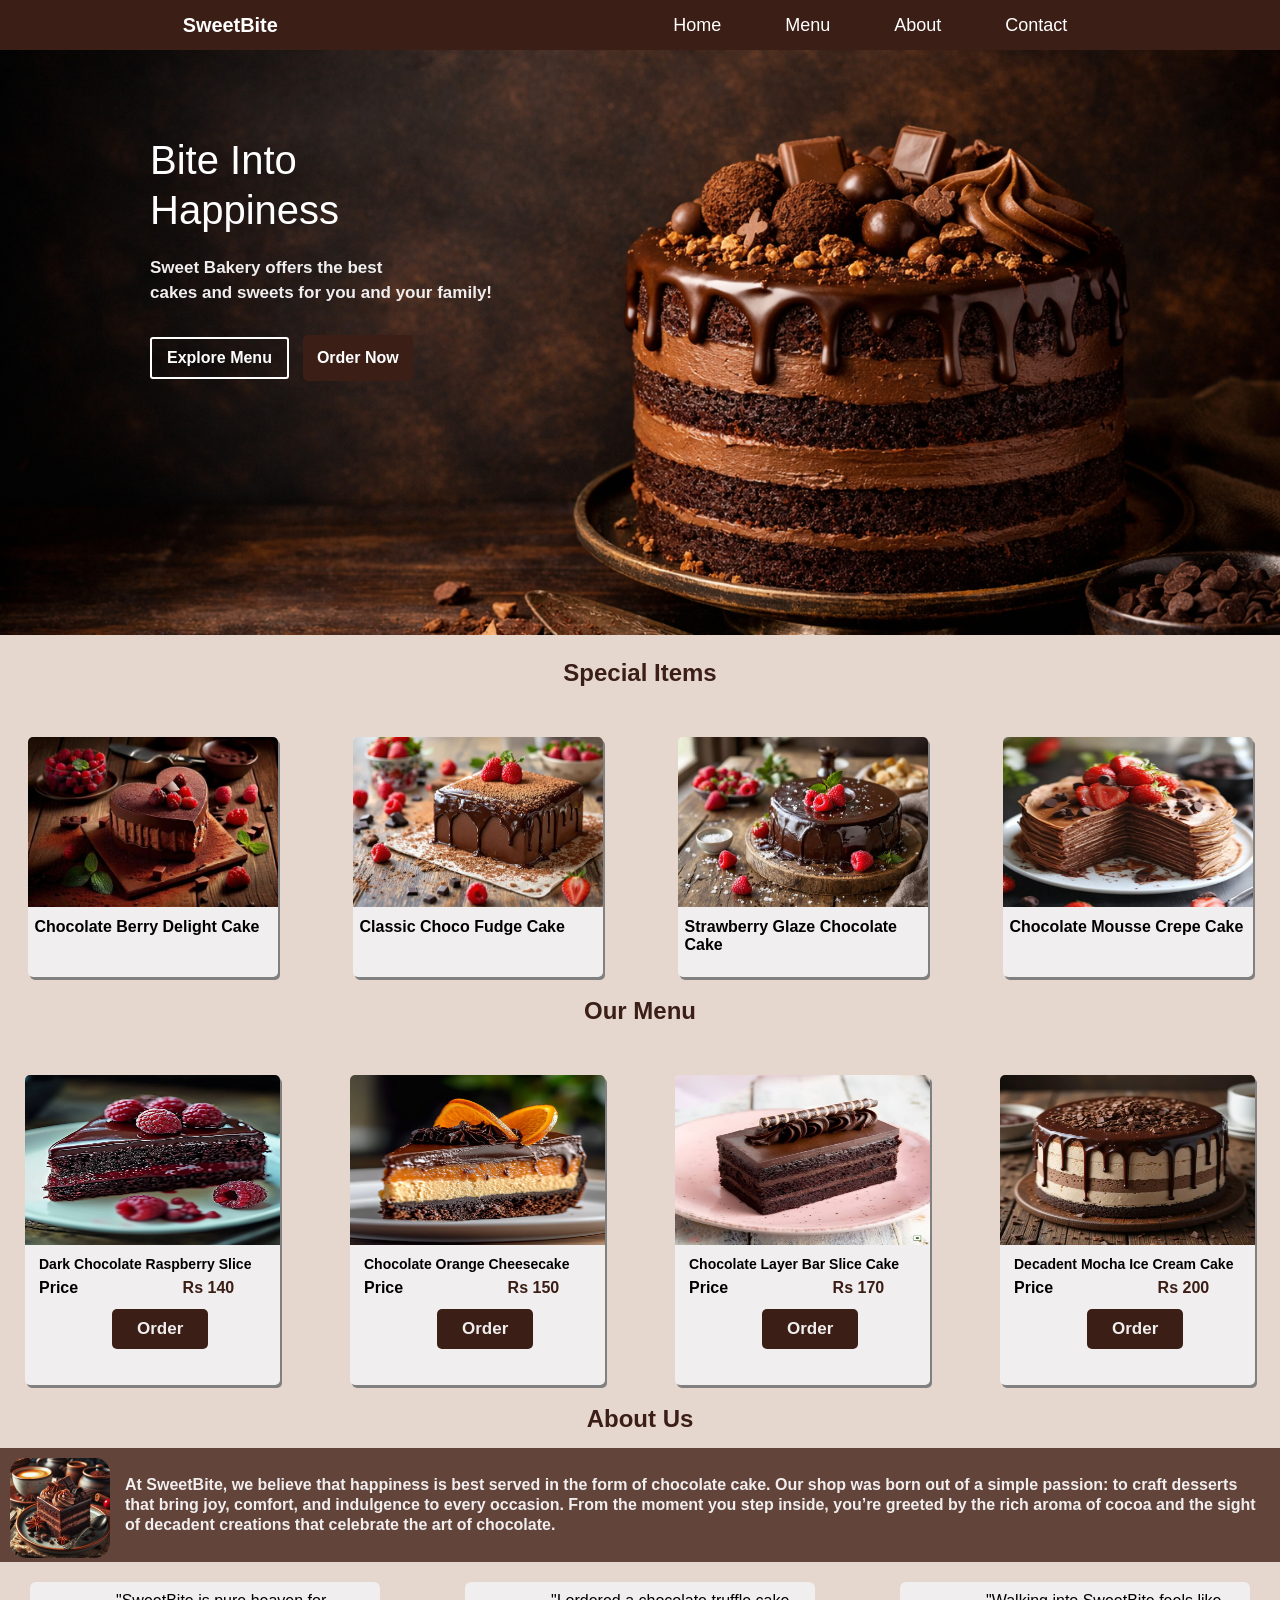
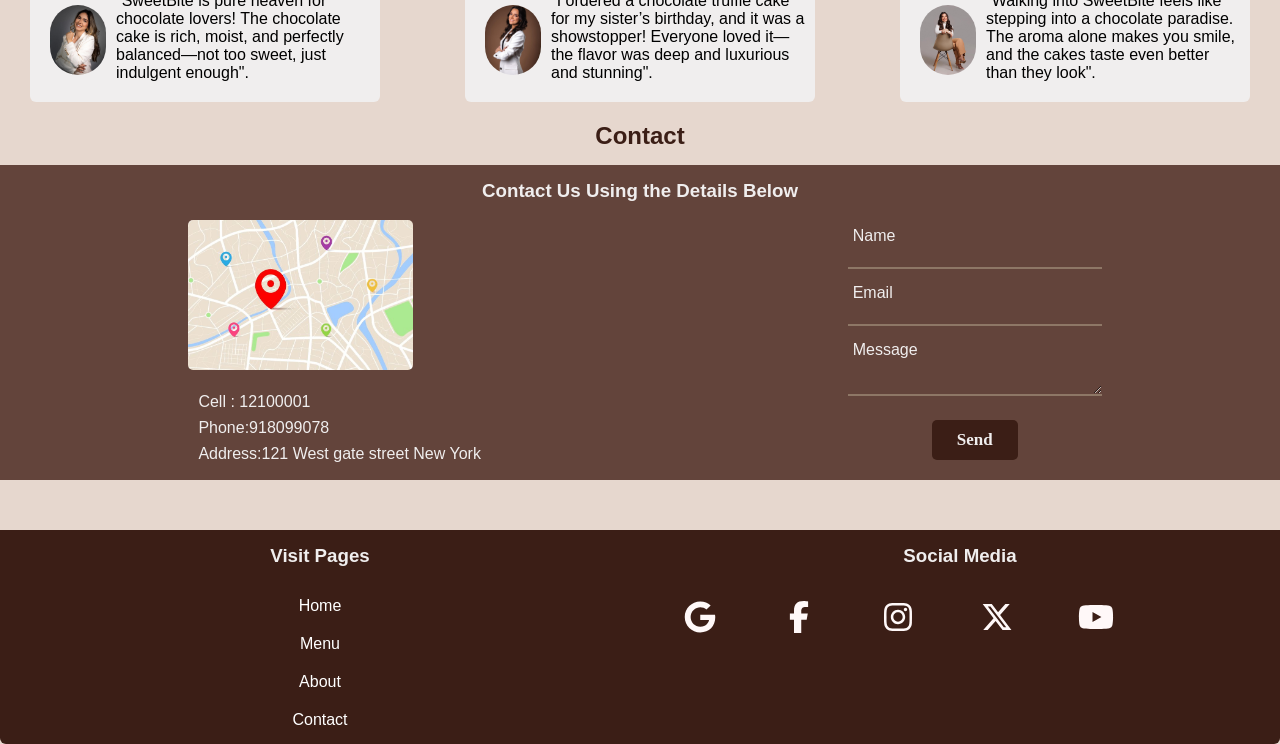
==== index.html @ e09f6e7d "Cakeshop/landing page" ====
<!DOCTYPE html>
<html lang="en">
<head>
  <meta charset="UTF-8">
  <meta name="viewport" content="width=device-width, initial-scale=1.0">
  <title>SweetBite</title>
  <link rel="stylesheet" href="style.css">
</head>
<body >
  <header id="nav-bar">
    <h3>SweetBite</h3>
    
    <nav>
      <ul>
        <li><a href="index.html">Home</a></li>
        <li><a href="menu.html">Menu</a></li>
        <li><a href="about.html">About</a></li>
        <li><a href="contact.html">Contact</a></li>
      </ul>
    </nav>
  </header>

  <main>
     <section class="hero-image">
      <img src="image/Copilot_20260327_180134.png" alt="shop-logo">
     </section>

     <section class="content">
      <p class="tagline">Bite Into <br>
      Happiness</p>
      <p class="grt-line">
        Sweet Bakery offers the best <br>
        cakes and sweets for you and your family!
      </p>
      
      <div class="btn">
        <a href="menu.html" class="trans">Explore Menu</a>
        <a href="menu.html" class="btn-btn">Order Now</a>
      </div>
     </section>

     <section>
      <h1>Special Items</h1>
      <div class="grid">
             <div class="card"><img src="image/download.jpeg" alt="dish" >
              <p>Chocolate Berry Delight Cake</p>
            </div>
            <div class="card"><img src="image/img-grid (1).jpeg" alt="dish">
              <p>Classic Choco Fudge Cake</p>
            </div>
            <div class="card"><img src="image/img-grid (2).jpeg" alt="dish" >
              <p>Strawberry Glaze Chocolate Cake</p>
            </div>
            <div class="card"><img src="image/Chocolate Mousse Crepe Cake Recipe – Elegant French Dessert Idea.jpeg" alt="dish" >
              <p>Chocolate Mousse Crepe Cake</p>
            </div>
      </div>
     </section>

     <section>
        <h1>Our Menu</h1>
         <div class="grid-menu">
          <div class="card-menu">
            <img src="image/Chocolate Raspberry Truffle Cake_ Indulge in a Decadent Dessert Delight.jpeg" alt="recipies" >
            <div class="description">
              <p class="recipe">Dark Chocolate Raspberry Slice</p>
              <p>Price <span>Rs 140</span></p>
              <button>Order</button>
            </div>
          </div>

           <div class="card-menu">
            <img src="image/Chocolate Orange Cheesecake.jpeg" alt="recipies" >
            <div class="description">
              <p class="recipe">Chocolate Orange Cheesecake</p>
              <p>Price <span>Rs 150</span></p>
              <button>Order</button>
            </div>
          </div>

           <div class="card-menu">
            <img src="image/download (1).jpeg" alt="recipies" >
            <div class="description">
              <p class="recipe">Chocolate Layer Bar Slice Cake</p>
              <p>Price <span>Rs 170</span></p>
              <button>Order</button>
            </div>
          </div>

          <div class="card-menu">
            <img src="image/Decadent Mocha Ice Cream Cake_ A Coffee Lover's Delight.jpeg" alt="recipies" >
            <div class="description">
              <p class="recipe">Decadent Mocha Ice Cream Cake</p>
              <p>Price <span>Rs 200</span></p>
              <button>Order</button>
            </div>
          </div>

         </div>
     </section>

    <section class="abt">
     <h1>About Us</h1>
     <div class="background">
       <div class="flex">
            <div ><img src="image/download (2).jpeg" alt="decoration" ></div>
            <div class="abt-content">
              <p>At SweetBite, we believe that happiness is best
                 served in the form of chocolate cake. Our shop was
                 born out of a simple passion: to craft desserts 
                 that bring joy, comfort, and indulgence to every 
                 occasion. From the moment you step inside, you’re
                 greeted by the rich aroma of cocoa and the sight 
                 of decadent creations that celebrate the art of
                 chocolate.</p>
           </div>
        </div>
     </div>
      <div class="cmt-grid">
           <div class="container">
           <div class="flex">
            <div ><img src="image/📸 @nutrijuliafreitasg.jpeg" alt="profile" height="70px;"></div>
             <div class="abt-content">
              <p>"SweetBite is pure heaven for chocolate lovers! The chocolate cake is rich, moist, and perfectly balanced—not too sweet, just indulgent enough".</p>
             </div>
         </div>
       </div>

        <div class="container">
           <div class="flex">
            <div ><img src="image/Todas as publicações • Instagram.jpeg" alt="profile" height="70px;"></div>
             <div class="abt-content">
              <p>"I ordered a chocolate truffle cake for my sister’s birthday, and it was a showstopper! Everyone loved it—the flavor was deep and luxurious and stunning".</p>
             </div>
         </div>
       </div>

        <div class="container">
           <div class="flex">
            <div ><img src="image/No mercado atual, o posicionamento de imagem é….jpeg" alt="profile" height="70px;"></div>
             <div class="abt-content">
              <p>"Walking into SweetBite feels like stepping into a chocolate paradise. The aroma alone makes you smile, and the cakes taste even better than they look".</p>
             </div>
         </div>
       </div>

      </div>
      
    </section>

   <section>
    <h1>Contact</h1>
    <div class="contact">
       <h3>Contact Us Using the Details Below</h3>
      <div class="flex-contact">
        <div>
        <img src="image/Mix of images I researched for Product Creation and Brochure Creation.jpeg" alt="location" height="100px" >
        <p>Cell : 12100001</p>
        <p>Phone:918099078</p>
        <p>Address:121 West gate street 
           New York</p>
        </div>
          <form>
           
            <div>
              <label>Name</label>
              <input type="text" name="username">
            </div>

            <div>
              <label>Email</label>
              <input type="email" name="email">
            </div>

            <div>
              <label>Message</label>
              <textarea></textarea>
            </div>

            <div class="submit">
              
              <input type="submit" value="Send">
            </div>

          </form>

      </div>
    
    </div>
   </section>
  </main>

  <footer>
    <div class="footer">
     <div class="pg">
       <h3>Visit Pages</h3>
          <a href="index.html">Home</a>
          <a href="menu.html">Menu</a>
          <a href="about.html">About</a>
          <a href="contact.html">Contact</a>
     </div>
    
     <div class="pg">
       <h3>Social Media</h3>
          <img src="icons/google-brands-solid-full (1).svg" alt="social-media" height="40px">
          <img src="icons/facebook-f-brands-solid-full.svg" alt="social-media" height="40px">
          <img src="icons/instagram-brands-solid-full.svg" alt="social-media" height="40px">
          <img src="icons/x-twitter-brands-solid-full (1).svg" alt="social-media" height="40px">
          <img src="icons/youtube-brands-solid-full (1).svg" alt="social-media" height="40px">
     </div>
    
    </div>
  </footer>
</body>
</html>
---- style.css ----
*{
  padding:0;
  margin:0;
  box-sizing:border-box;
}
a{
text-decoration: none;
}
:root{
  --primary-color:#3b1e16;
  --secondary-color:#63443b;
  --text1:#8E7766;
  --text2:#B09C8D;
  --text3:#f0eeee;
  --text:#fff;
}
body{
  background:#E6D7CE;
}
#nav-bar{
  display:flex;
  justify-content: space-around;
  align-items:center;
  background:var(--primary-color);
  color:var(--text);
  height:50px;
}
#nav-bar h3{
  font-family:'Gill Sans', 'Gill Sans MT', Calibri, 'Trebuchet MS', sans-serif;
  font-size: 19.9px;
  font-weight: 600;
  animation:heading 1s ease;
}

nav ul{
  list-style:none;
}
nav ul li{
  display: inline-block;
}
nav ul li a{
  display:block;
  font-family:'Trebuchet MS', 'Lucida Sans Unicode', 'Lucida Grande', 'Lucida Sans', Arial, sans-serif;
  color:var(--text);
  font-size: 13px;
  padding:5px;
  animation: nav 1s ease;
}
nav a:hover{
  background:var(--secondary-color);
}

.hero-image img{
  width:100%;
  min-width:300px;
  height:65vh;
  object-fit: cover;
  position:relative;
}

.content{
  position: absolute;
  top:15%;
  left:10%;
}
.tagline{
  color:var(--text);
  font-size: 40px;
  line-height:50px;
  font-family:'Gill Sans', 'Gill Sans MT', Calibri, 'Trebuchet MS', sans-serif;
  animation:tag 1s ease;
}
.grt-line{
  font-family:'Trebuchet MS', 'Lucida Sans Unicode', 'Lucida Grande', 'Lucida Sans', Arial, sans-serif;
  color:var(--text3);
  margin-top:20px;
  font-size: 17px;
  font-weight: 600;
  line-height: 25px;
  animation:greet 1s ease;
}
.btn {
  margin-top:30px;
  animation:btn 1s ease;
}
.btn a{
  display: inline-block;
  color:var(--text);
  font-family:'Trebuchet MS', 'Lucida Sans Unicode', 'Lucida Grande', 'Lucida Sans', Arial, sans-serif;
  font-weight: 600;
  
}
.btn-btn{
  padding:14px;
  margin-left:10px;
  background:var(--primary-color);
  border-radius:5px;
  transition:all 0.5s;

}
.trans{
  padding:10px 15px;
  border:2px solid var(--text);
  border-radius:3px;
  transition:all 0.5s;
}
.btn-btn:hover{
  background: var(--secondary-color);
  transform:scale(1.1);
}
.trans:hover{
 transform:scale(1.1); 
}
section h1{
  margin:15px;
  margin-top:20px;
  text-align: center;
  color:var(--primary-color);
  font-weight: 700;
  font-family:'Trebuchet MS', 'Lucida Sans Unicode', 'Lucida Grande', 'Lucida Sans', Arial, sans-serif;
  animation:topic 1s ease;
}
.grid{
  display:grid;
  grid-template-columns:repeat(auto-fit,minmax(250px,1fr));
  gap: 20px;
  margin-top:50px;
}
.card{
  width:100%;
  max-width:250px;
  height:240px;
  margin:0 auto;
  box-shadow:2px 3px gray;
  background: var(--text3);
  border-radius:5px;
  transition: all 0.5s;
}
.card img,
.card-menu img{
  height:170px;
  width:100%;
  border-radius:5px 5px 0 0;
}
.card p,
.card-menu p{
  margin:7px;
  font-weight: 600;
  font-family:Verdana, Geneva, Tahoma, sans-serif;
  
}
.card:hover,
.card-menu:hover,
.container:hover{
  transform: scale(1.1);
  box-shadow: 2px 3px var(--text1);
}
.grid-menu{
  display:grid;
  grid-template-columns:repeat(auto-fit,minmax(250px,1fr));
  gap: 20px;
  margin-top:50px;
}
.card-menu{
  width:100%;
  max-width:255px;
  height:310px;
  margin:0 auto;
  box-shadow:2px 3px gray;
  border-radius:5px;
  background: var(--text3);
   transition: all 0.5s;
}
.description{
  margin:7px;
}
.description span{
  margin-left:100px;
  color:var(--primary-color);
  font-weight: 700;
}
.recipe{
  font-size:14px;
}
 button{
  color:var(--text3);
  background:var(--primary-color);
  padding:10px 25px;
  border:none;
  border-radius: 5px;
  margin:5px;
  margin-left:80px;
  font-weight: 600;
  font-size:17px;
  font-family:'Trebuchet MS', 'Lucida Sans Unicode', 'Lucida Grande', 'Lucida Sans', Arial, sans-serif; 
   transition: all 0.5s;
 }
 button:hover
 {
  background:var(--secondary-color);
 }
 .background{
  background:var(--secondary-color);
  width:100%;
  animation:slide 1s ease;
 }
 .background img{
  height:100px;
  
 }
 .background p{
  margin:10px;
  padding:5px;
  line-height:20px ;
  font-weight: 600;
  color:var(--text3);
  font-family: 'Trebuchet MS', 'Lucida Sans Unicode', 'Lucida Grande', 'Lucida Sans', Arial, sans-serif;
 }
 .flex{
  display: flex;
  justify-content: space-around;
  align-items: center;
 }
 .abt img{
  margin-left:10px;
  margin-top:10px;
  border-radius:15px;
  
 }
 .cmt-grid{
  display:grid;
  grid-template-columns:1fr;
  gap:25px;
  margin-top:20px;
 }
 .container{
  background: var(--text3);
  width:350px;
  height:120px;
  border-radius:6px ;
  margin:0 auto;
  transition: all 0.5s;
 }
 .container img{
  margin-left:20px;
  border-radius:35px;
 }
 .container p{
  margin:10px;
  font-family: 'Trebuchet MS', 'Lucida Sans Unicode', 'Lucida Grande', 'Lucida Sans', Arial, sans-serif;
 }
 .contact{
  background:var(--secondary-color);
  width:100%;
  min-width:200px;
  min-height:300px;
  margin:0 auto;
  animation:contact 1s ease;
 }
 .contact h3,
 .footer h3{
  text-align: center;
  color:var(--text3);
  font-family: 'Trebuchet MS', 'Lucida Sans Unicode', 'Lucida Grande', 'Lucida Sans', Arial, sans-serif;
  padding:15px 0; 
 }
 .contact img{
  border-radius: 5px;
  margin:10px;
 }
 .contact p{
  margin:10px;
  margin-left:20px;
  text-align:justify;
  line-height: 16px;
  color:var(--text3);
  font-family: 'Trebuchet MS', 'Lucida Sans Unicode', 'Lucida Grande', 'Lucida Sans', Arial, sans-serif;
 }
 .flex-contact{
  display: flex;
  align-items: center;
  justify-content:space-around;
 }
 form{
  margin-top:5px;
 }
label{
  display: inline-block;
  margin:5px;
  color:var(--text3);
  font-family: 'Trebuchet MS', 'Lucida Sans Unicode', 'Lucida Grande', 'Lucida Sans', Arial, sans-serif;
}
input[type="text"],input[type="email"],
textarea{
  background:none;
  border:none;
  border-bottom:2px solid var(--text1);
  outline:none;
  width:100%;
  margin-bottom: 10px;;
}
input[type="text"],input[type="email"],
textarea::placeholder{
  color:var(--text3);
  font-weight: 600;
  font-size: 13px;
  font-family: 'Trebuchet MS', 'Lucida Sans Unicode', 'Lucida Grande', 'Lucida Sans', Arial, sans-serif;
 
}
input[type="text"],input[type="email"],
textarea:hover{
  outline:none;
  background:none;
}
textarea{
  color:var(--text3);
  font-weight: 600;
  font-size: 13px;
  font-family: 'Trebuchet MS', 'Lucida Sans Unicode', 'Lucida Grande', 'Lucida Sans', Arial, sans-serif;

}
input[type="submit"]{
  color:var(--text3);
  background:var(--primary-color);
  padding:10px 25px;
  border:none;
  border-radius: 5px;
  margin-top:10px;
  font-weight: 600;
  font-size:17px;
  font-family:'Trebuchet MS', 'Lucida Sans Unicode', 'Lucida Grande';
  transition: all 0.5s;
}
input[type="submit"]:hover{
  border:2px solid var(--primary-color);
  background:var(--secondary-color);
  color:var(--primary-color);
}
.submit{
  width:100%;
  height:70px;
  margin:0 auto;
  text-align: center;
}
.footer{
  display: grid;
  grid-template-columns:1fr 1fr;
  background: var(--primary-color);
  width:100%;
  margin-top:50px;
  border-radius:0  0 6px 6px ;
}
.footer a
{
  text-align: center;
  margin:10px;
  font-family:'Trebuchet MS', 'Lucida Sans Unicode', 'Lucida Grande', 'Lucida Sans', Arial, sans-serif;
  color:var(--text);
  padding:5px;
  display:block;
}
.footer img{
  margin:15px;
  margin-left:40px;
}
/*animation*/
@keyframes heading{
  0%{
    transform:translateX(-500px);
  }
  100%{
    transform:translateY(0);
  }
}

@keyframes tag{
  0%{
    transform:translateY(-1000px);
  }
  100%{
    transform:translateY(0);
  }
}

@keyframes greet{
   0%{
    transform:translateX(-1000px);
  }
  100%{
    transform:translateY(0);
  }
}

@keyframes btn {
   0%{
    transform:translateX(10000px);
  }
  100%{
    transform:translateY(0);
  }
}

@keyframes topic {
   0%{
    transform:translateX(-1000px);
  }
  100%{
    transform:translateY(0);
  }
}

@keyframes slide {
   0%{
    transform:translateX(-10000px);
  }
  100%{
    transform:translateY(0);
  }
}

@keyframes contact {
   0%{
    transform:translateX(-10000px);
  }
  100%{
    transform:translateY(0);
  }
}

@keyframes nav{
  0%{
    transform:translateY(-1000px);
  }
  100%{
    transform:translateY(0);
  }
}
/*Responsive design*/
@media(min-width:530px){
  
  
}

@media(min-width:700px) {
  nav ul li a{
    padding:15px 20px;
    font-size:18px;
  }
  .content{
    left:70px;
  }
  .contact img{
    height:120px;
  }
  .cmt-grid{
    grid-template-columns:1fr 1fr;
  }
}

@media(min-width:1024px){
 nav ul li a{
    padding:20px 30px;
  }
  .content{
    left:150px;
  }
  .contact img{
    height:150px;
    margin-top:-5px;
  }
  .cmt-grid{
    grid-template-columns:1fr 1fr 1fr;
  }
}
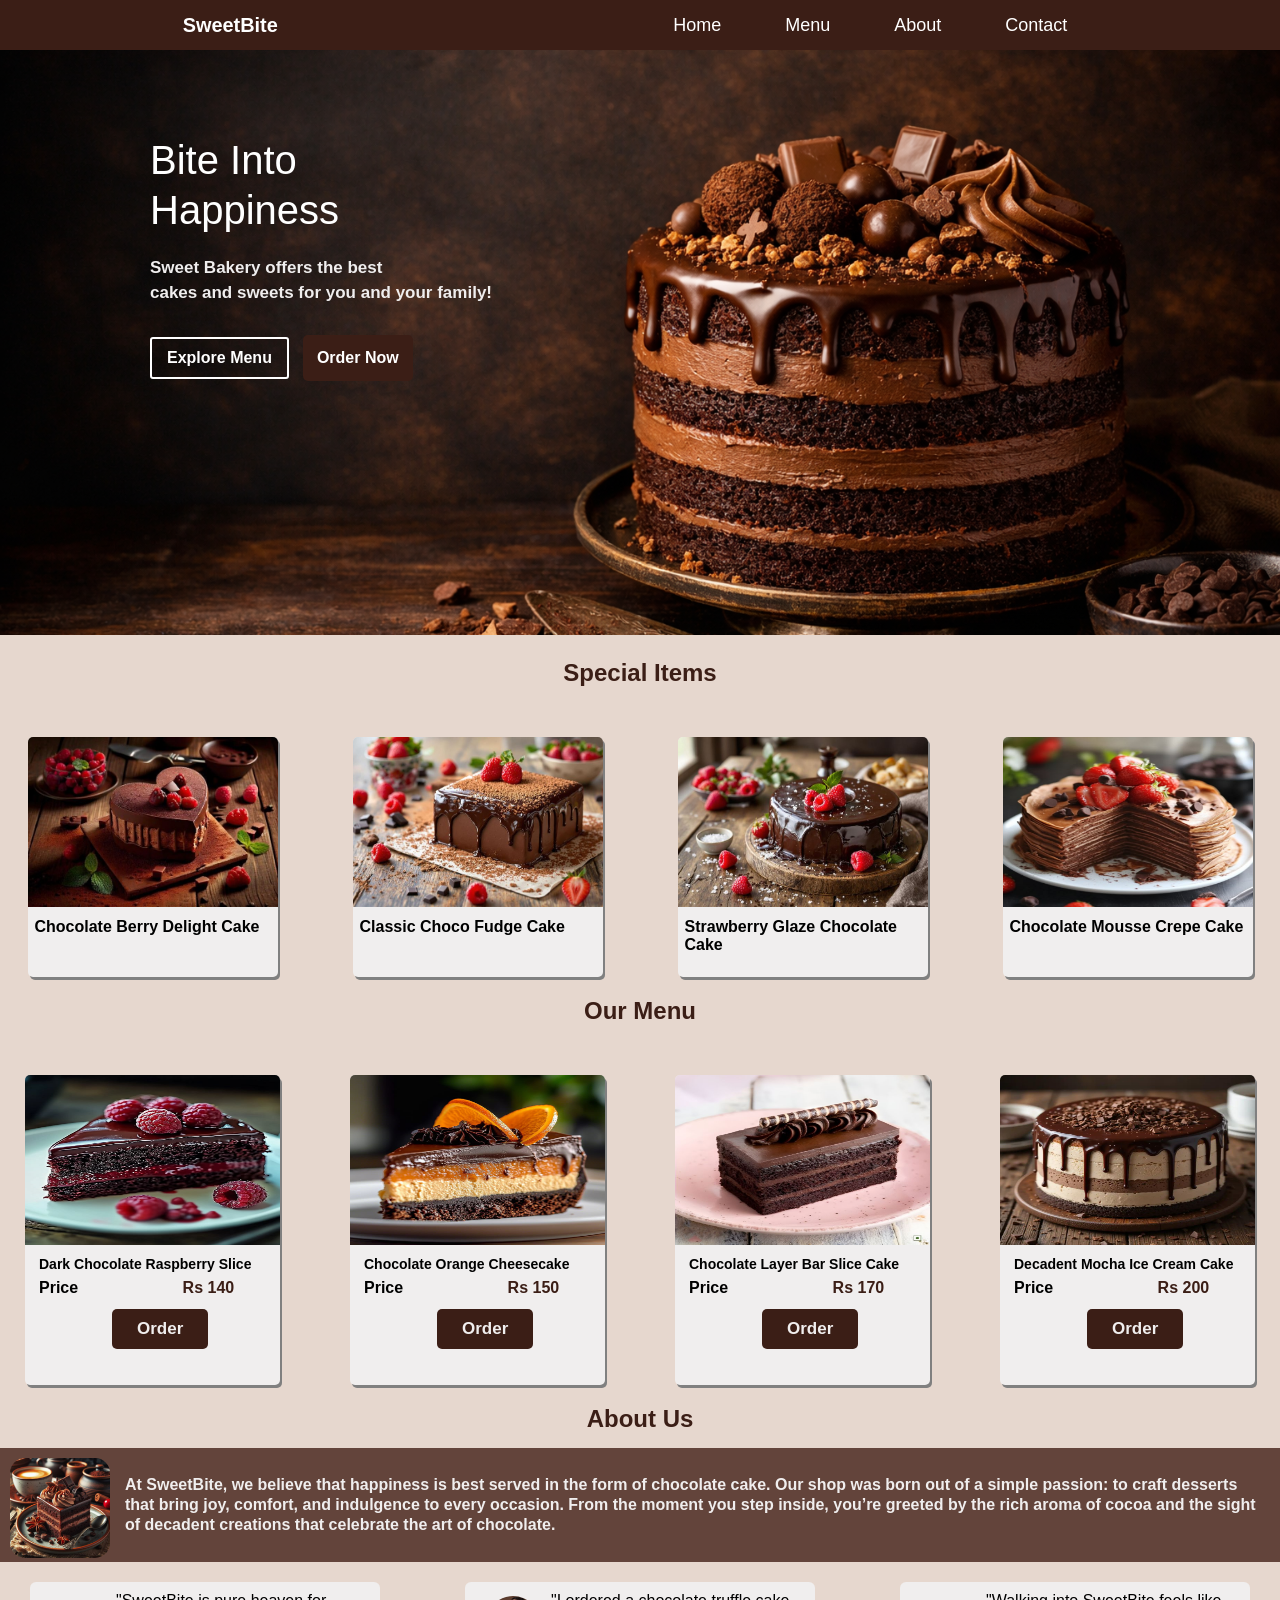
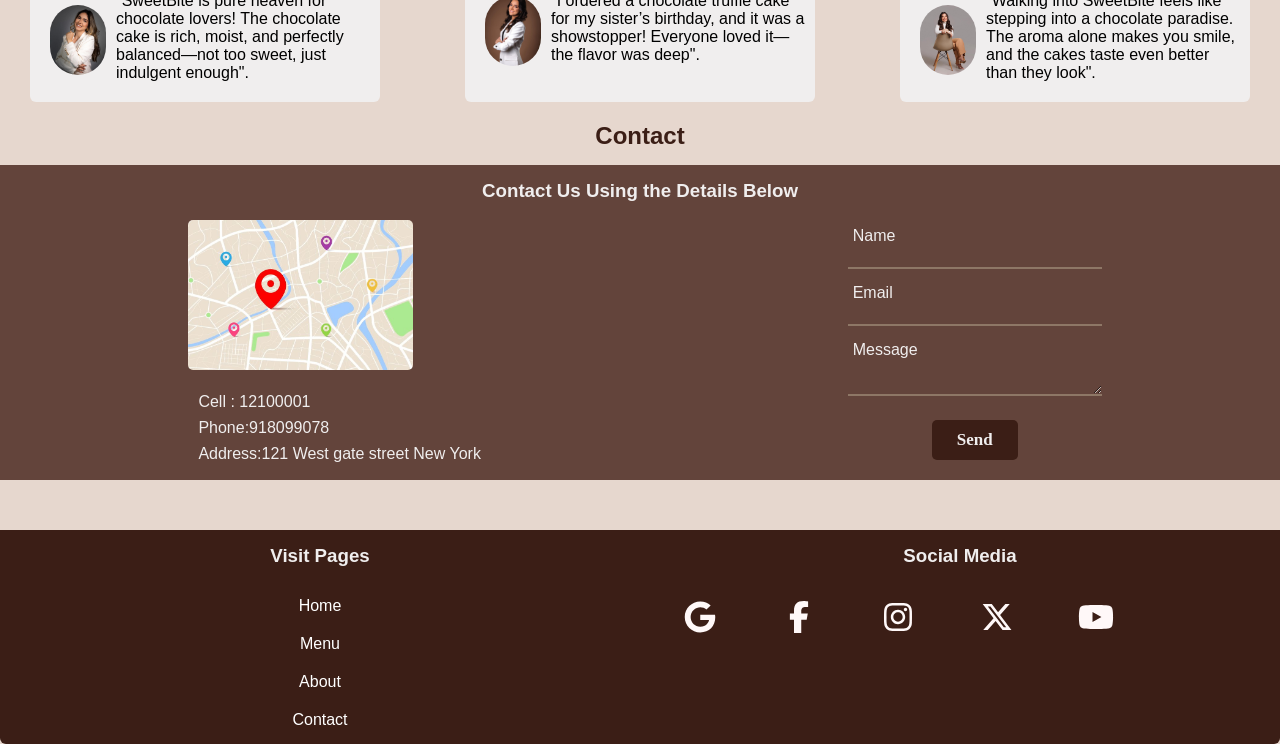
==== commit f3d35733: "remove comment and ass hegight as auto" ====
--- a/index.html
+++ b/index.html
@@ -130,7 +130,7 @@
            <div class="flex">
             <div ><img src="image/Todas as publicações • Instagram.jpeg" alt="profile" height="70px;"></div>
              <div class="abt-content">
-              <p>"I ordered a chocolate truffle cake for my sister’s birthday, and it was a showstopper! Everyone loved it—the flavor was deep and luxurious and stunning".</p>
+              <p>"I ordered a chocolate truffle cake for my sister’s birthday, and it was a showstopper! Everyone loved it—the flavor was deep".</p>
              </div>
          </div>
        </div>
--- a/style.css
+++ b/style.css
@@ -347,6 +347,7 @@
   grid-template-columns:1fr 1fr;
   background: var(--primary-color);
   width:100%;
+  height:auto;
   margin-top:50px;
   border-radius:0  0 6px 6px ;
 }
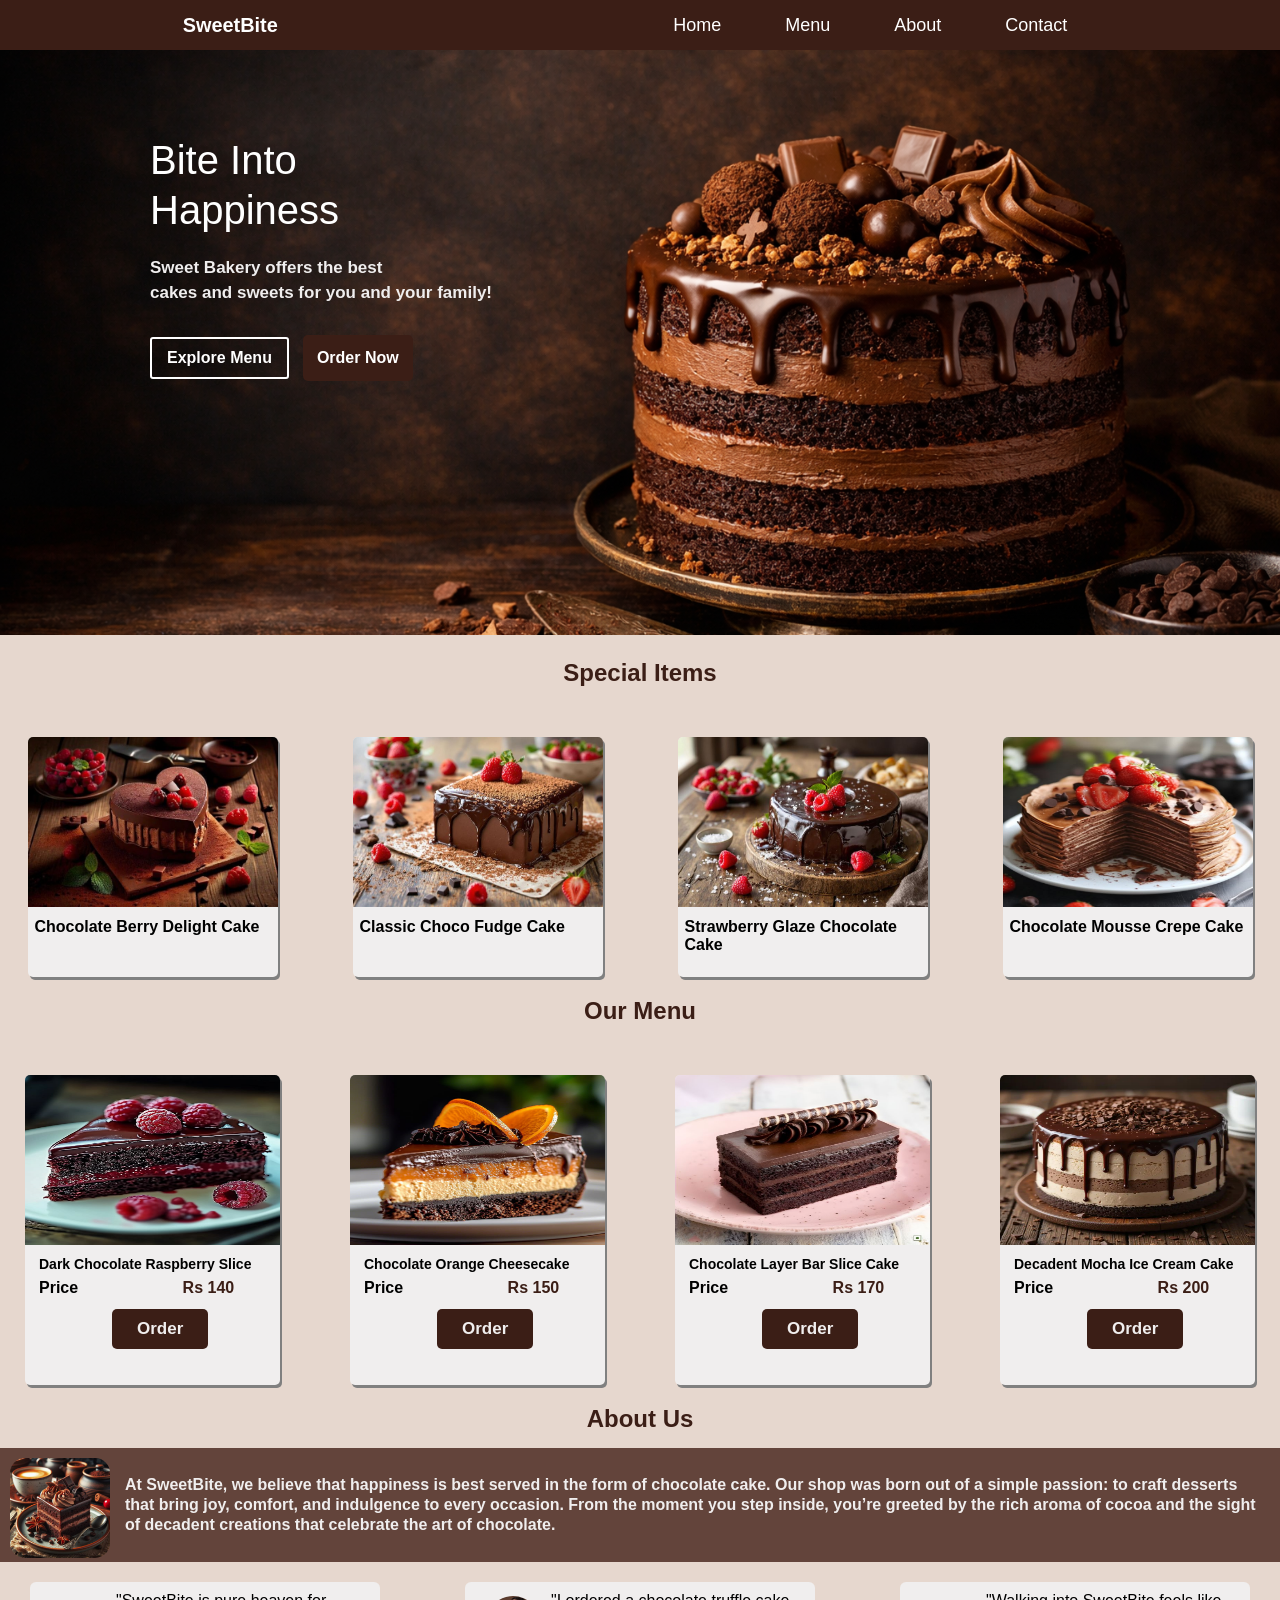
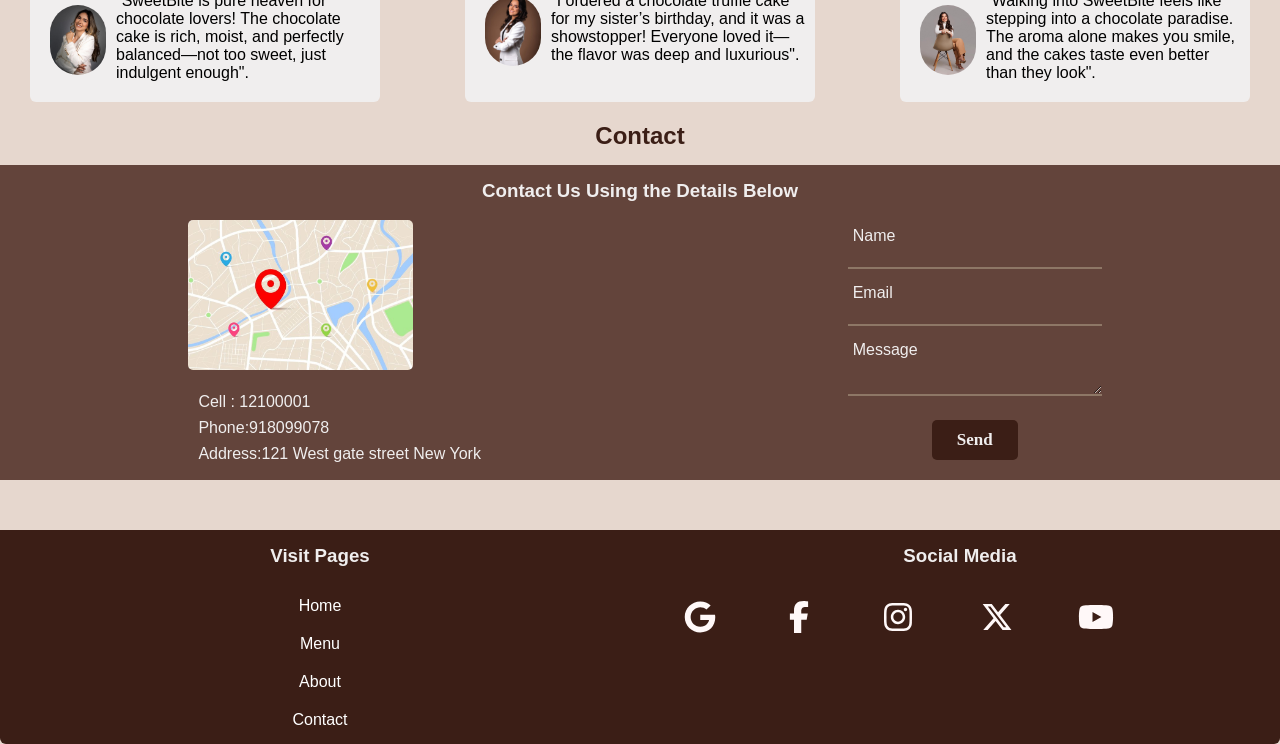
==== commit b740fbcd: "replace" ====
--- a/index.html
+++ b/index.html
@@ -130,7 +130,7 @@
            <div class="flex">
             <div ><img src="image/Todas as publicações • Instagram.jpeg" alt="profile" height="70px;"></div>
              <div class="abt-content">
-              <p>"I ordered a chocolate truffle cake for my sister’s birthday, and it was a showstopper! Everyone loved it—the flavor was deep".</p>
+              <p>"I ordered a chocolate truffle cake for my sister’s birthday, and it was a showstopper! Everyone loved it—the flavor was deep and luxurious".</p>
              </div>
          </div>
        </div>
--- a/style.css
+++ b/style.css
@@ -347,7 +347,6 @@
   grid-template-columns:1fr 1fr;
   background: var(--primary-color);
   width:100%;
-  height:auto;
   margin-top:50px;
   border-radius:0  0 6px 6px ;
 }
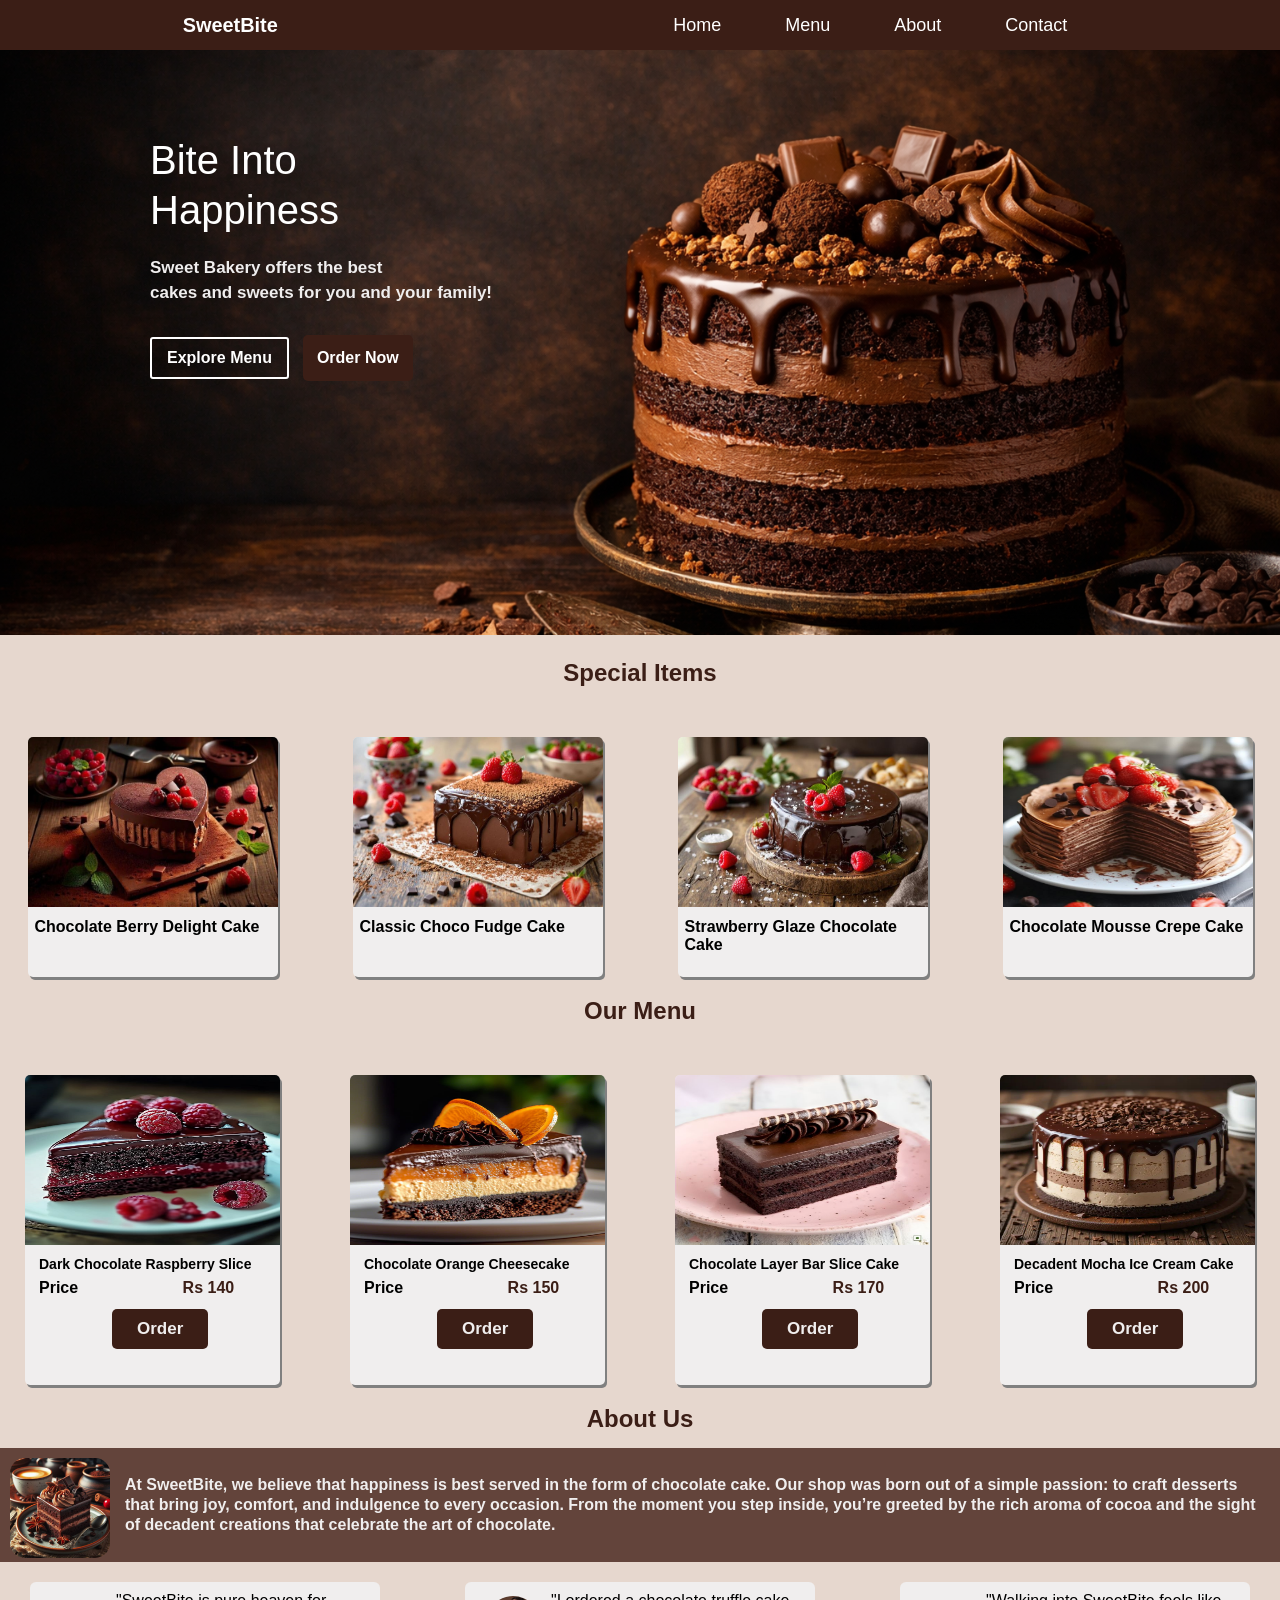
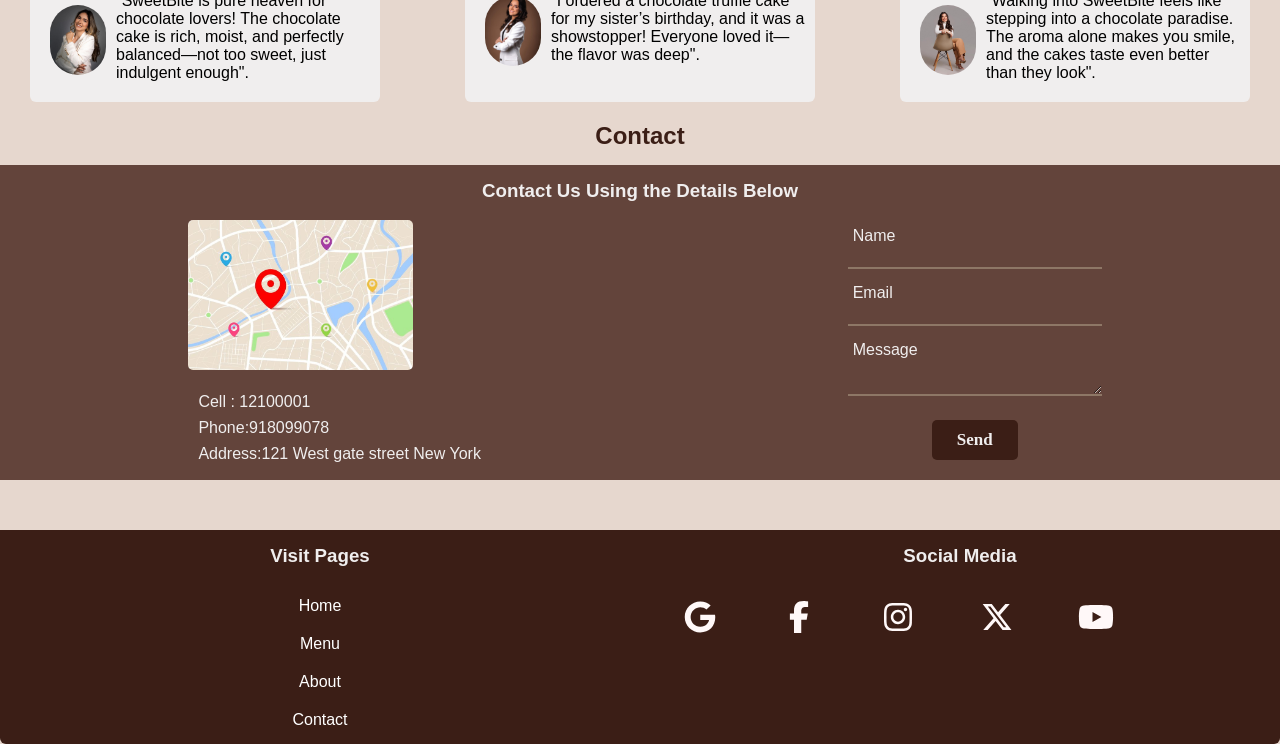
==== commit 4a523034: "changed version" ====
--- a/index.html
+++ b/index.html
@@ -130,7 +130,7 @@
            <div class="flex">
             <div ><img src="image/Todas as publicações • Instagram.jpeg" alt="profile" height="70px;"></div>
              <div class="abt-content">
-              <p>"I ordered a chocolate truffle cake for my sister’s birthday, and it was a showstopper! Everyone loved it—the flavor was deep and luxurious".</p>
+              <p>"I ordered a chocolate truffle cake for my sister’s birthday, and it was a showstopper! Everyone loved it—the flavor was deep".</p>
              </div>
          </div>
        </div>
--- a/style.css
+++ b/style.css
@@ -347,6 +347,7 @@
   grid-template-columns:1fr 1fr;
   background: var(--primary-color);
   width:100%;
+  height:auto;
   margin-top:50px;
   border-radius:0  0 6px 6px ;
 }
